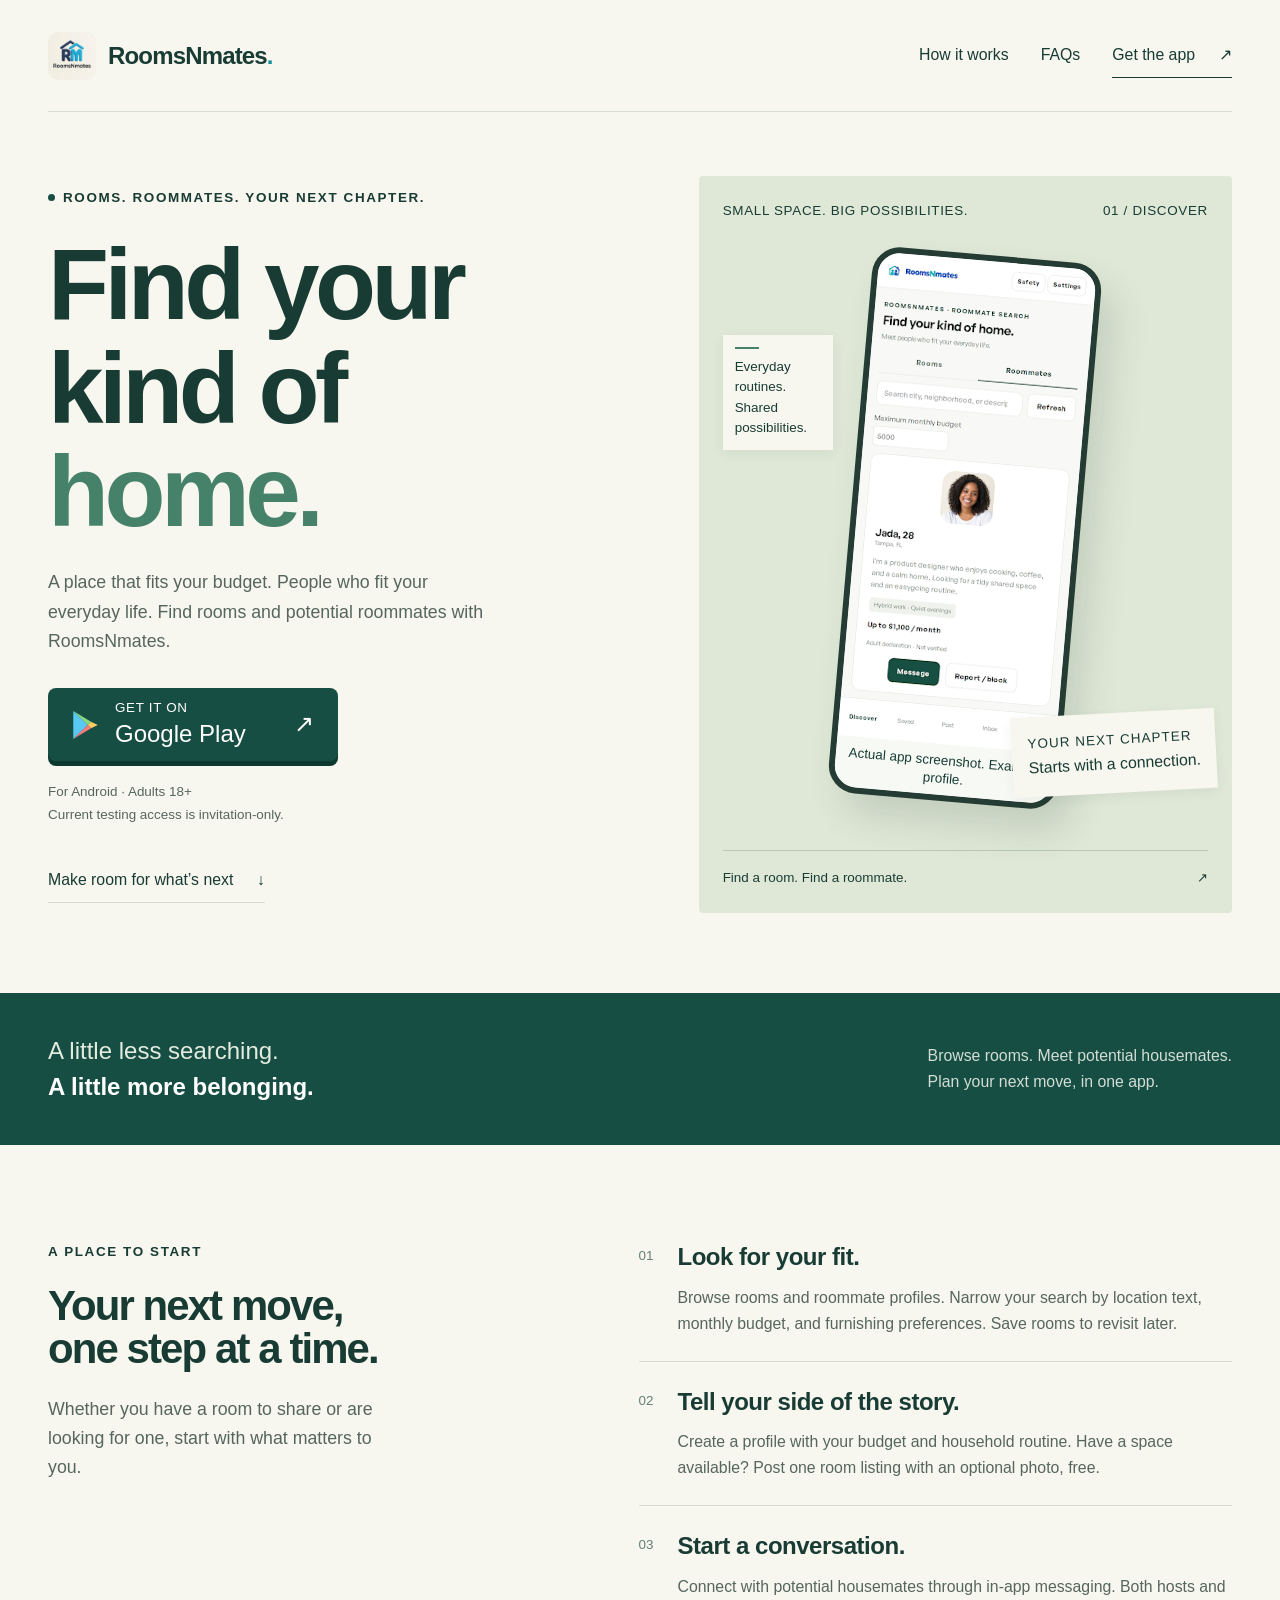
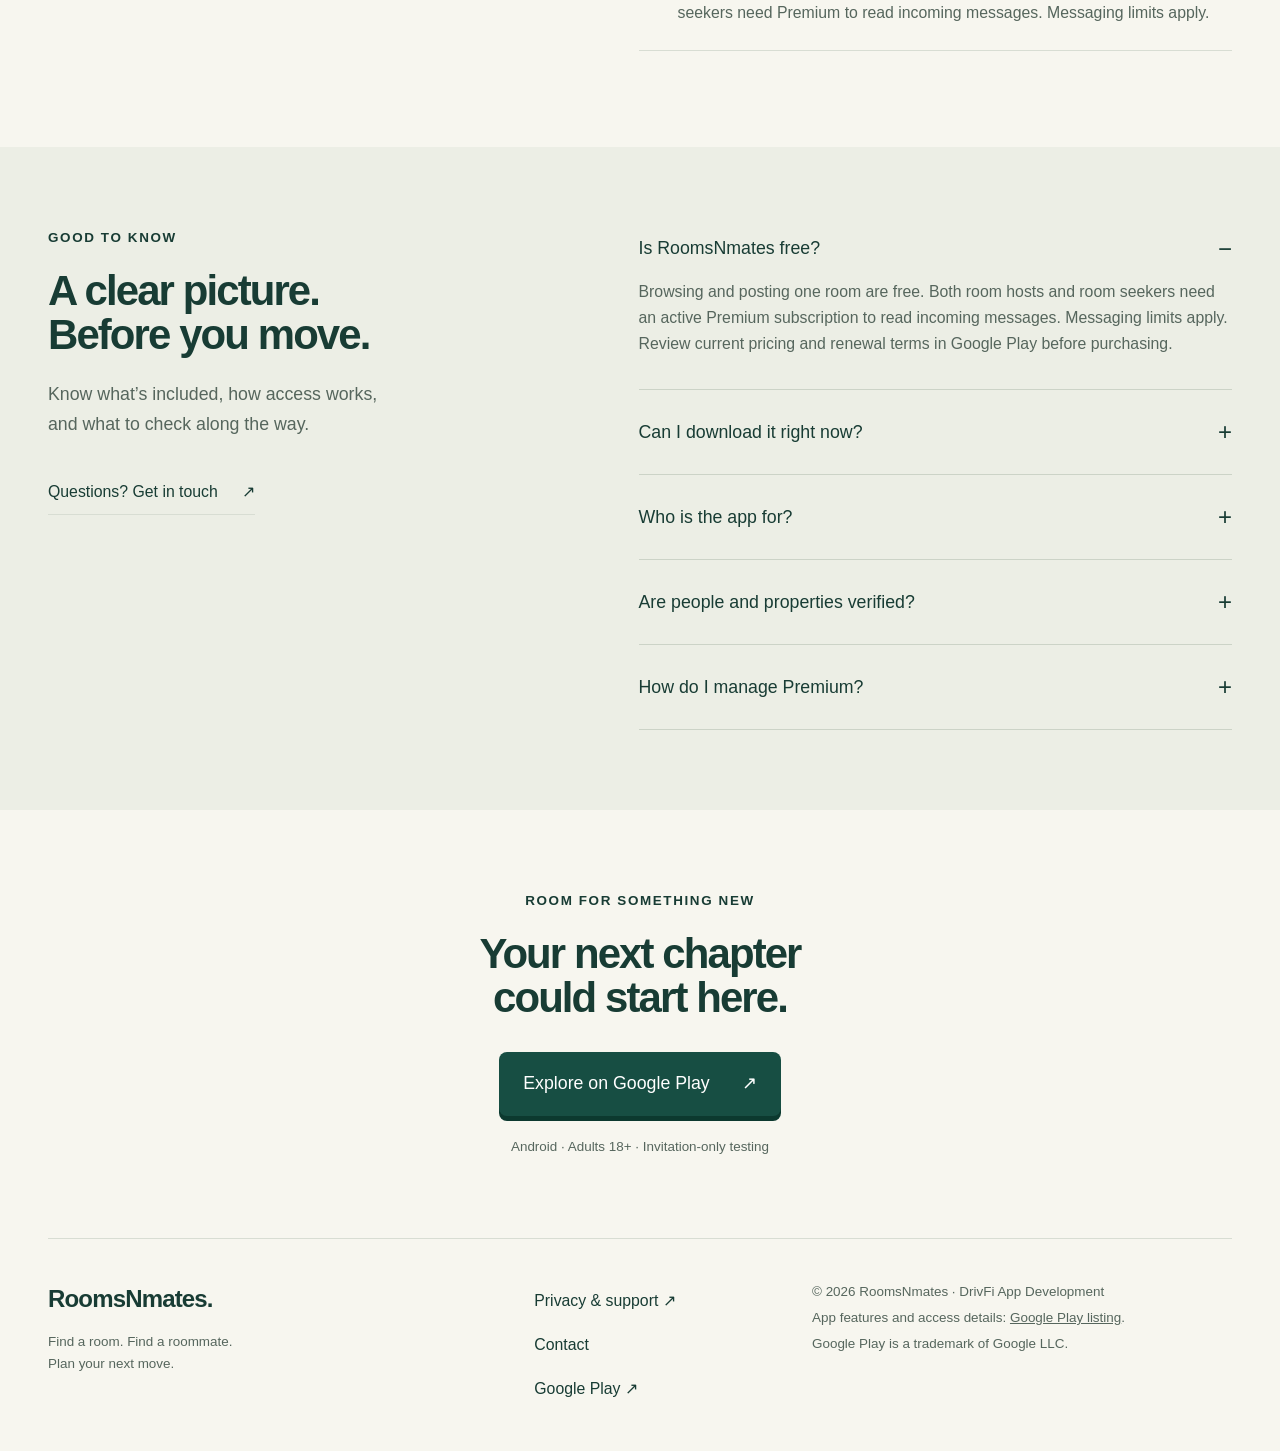
==== index.html @ 37b11438 "Build RoomsNmates app landing page" ====
<!doctype html>
<html lang="en">
<head>
  <meta charset="utf-8">
  <meta name="viewport" content="width=device-width, initial-scale=1">
  <title>RoomsNmates | Find your kind of home</title>
  <meta name="description" content="Find rooms and potential roommates with RoomsNmates for Android. Browse by location and budget, create your profile, and plan your next move. Adults 18+.">
  <meta property="og:title" content="RoomsNmates | Find your kind of home">
  <meta property="og:description" content="A room that fits. People you connect with. Explore RoomsNmates on Google Play. Adults 18+. Current testing access is invitation-only.">
  <meta property="og:type" content="website">
  <meta property="og:url" content="https://wavesappscreative.github.io/RoomsNmates-/">
  <meta property="og:image" content="https://wavesappscreative.github.io/RoomsNmates-/assets/app-icon.webp">
  <meta name="theme-color" content="#174e43">
  <link rel="canonical" href="https://wavesappscreative.github.io/RoomsNmates-/">
  <link rel="icon" href="assets/app-icon.webp">
  <link rel="preconnect" href="https://api.fontshare.com">
  <link href="https://api.fontshare.com/v2/css?f[]=cabinet-grotesk@700,800&f[]=general-sans@400,500,600&display=swap" rel="stylesheet">
  <link rel="stylesheet" href="style.css">
</head>
<body>
<a class="skip" href="#main">Skip to content</a>
<header class="wrap header">
  <a class="brand" href="./" aria-label="RoomsNmates home"><img src="assets/app-icon.webp" width="48" height="48" alt=""><span>RoomsNmates<span class="brand-dot">.</span></span></a>
  <nav aria-label="Main navigation"><a href="#how-it-works">How it works</a><a href="#questions">FAQs</a><a class="nav-download" href="https://play.google.com/store/apps/details?id=com.wavesappscreative.roomsnmates">Get the app <span aria-hidden="true">↗</span></a></nav>
</header>
<main id="main">
  <section class="hero wrap">
    <div class="hero-copy">
      <p class="eyebrow"><span class="status-dot"></span> ROOMS. ROOMMATES. YOUR NEXT CHAPTER.</p>
      <h1>Find your<br>kind of <span>home.</span></h1>
      <p class="intro">A place that fits your budget. People who fit your everyday life. Find rooms and potential roommates with RoomsNmates.</p>
      <a class="play-button" href="https://play.google.com/store/apps/details?id=com.wavesappscreative.roomsnmates" aria-label="Get RoomsNmates on Google Play"><svg width="27" height="30" viewBox="0 0 24 27" aria-hidden="true"><path fill="#59c8f2" d="M1 1 14 13.5 1 26Z"/><path fill="#88d783" d="m1 1 16 9.5-3 3Z"/><path fill="#ffcd62" d="m17 10.5 6 3-6 3-3-3Z"/><path fill="#f77b7b" d="m1 26 16-9.5-3-3Z"/></svg><span><small>GET IT ON</small>Google Play</span><span class="button-arrow" aria-hidden="true">↗</span></a>
      <p class="availability">For Android · Adults 18+<br><strong>Current testing access is invitation-only.</strong></p>
      <a class="quiet-link" href="#how-it-works">Make room for what’s next <span aria-hidden="true">↓</span></a>
    </div>
    <div class="hero-art">
      <div class="art-caption"><span>SMALL SPACE. BIG POSSIBILITIES.</span><span>01 / DISCOVER</span></div>
      <div class="screen-composition">
        <div class="side-note"><span class="note-line"></span>Everyday routines.<br>Shared possibilities.</div>
        <figure class="phone"><img src="assets/app-screen.webp" width="266" height="592" alt="RoomsNmates app showing its roommate search, budget filter, and an example member profile"><figcaption>Actual app screenshot. Example profile.</figcaption></figure>
        <div class="photo-label"><span class="tiny">YOUR NEXT CHAPTER</span><span>Starts with a connection.</span></div>
      </div>
      <div class="art-bottom"><span>Find a room. Find a roommate.</span><span aria-hidden="true">↗</span></div>
    </div>
  </section>
  <section class="statement"><div class="wrap statement-inner"><p>A little less searching.<br><strong>A little more belonging.</strong></p><span>Browse rooms. Meet potential housemates.<br>Plan your next move, in one app.</span></div></section>
  <section class="wrap steps-section" id="how-it-works">
    <div class="section-heading"><p class="eyebrow">A PLACE TO START</p><h2>Your next move,<br>one step at a time.</h2><p>Whether you have a room to share or are looking for one, start with what matters to you.</p></div>
    <div class="steps">
      <article><span class="step-number">01</span><div><h3>Look for your fit.</h3><p>Browse rooms and roommate profiles. Narrow your search by location text, monthly budget, and furnishing preferences. Save rooms to revisit later.</p></div></article>
      <article><span class="step-number">02</span><div><h3>Tell your side of the story.</h3><p>Create a profile with your budget and household routine. Have a space available? Post one room listing with an optional photo, free.</p></div></article>
      <article><span class="step-number">03</span><div><h3>Start a conversation.</h3><p>Connect with potential housemates through in-app messaging. Both hosts and seekers need Premium to read incoming messages. Messaging limits apply.</p></div></article>
    </div>
  </section>
  <section class="details-section" id="questions"><div class="wrap details-layout"><div><p class="eyebrow">GOOD TO KNOW</p><h2>A clear picture.<br>Before you move.</h2><p>Know what’s included, how access works, and what to check along the way.</p><a class="quiet-link" href="mailto:drivfiappscreative@gmail.com">Questions? Get in touch <span aria-hidden="true">↗</span></a></div>
  <div class="faqs">
    <details open><summary>Is RoomsNmates free?</summary><p>Browsing and posting one room are free. Both room hosts and room seekers need an active Premium subscription to read incoming messages. Messaging limits apply. Review current pricing and renewal terms in Google Play before purchasing.</p></details>
    <details><summary>Can I download it right now?</summary><p>RoomsNmates is an Android app listed on Google Play. Current testing access is invitation-only, so not everyone may be able to install it yet. Open the listing to check your access, or contact support with questions.</p></details>
    <details><summary>Who is the app for?</summary><p>RoomsNmates is for adults 18 and over looking for rooms or potential roommates, or posting a room to share.</p></details>
    <details><summary>Are people and properties verified?</summary><p>Profiles and listings are member-provided. RoomsNmates does not perform background checks or guarantee identity, age, property ownership, or safety. Independently verify the property, lease, and person before meeting or paying. You can report concerns and block users in the app. New and edited room listings require approval.</p></details>
    <details><summary>How do I manage Premium?</summary><p>Premium is an auto-renewing subscription through Google Play. Manage or cancel it in Google Play. Deleting your RoomsNmates account does not cancel your subscription.</p></details>
  </div></div></section>
  <section class="wrap final-section"><p class="eyebrow">ROOM FOR SOMETHING NEW</p><h2>Your next chapter<br>could start here.</h2><a class="play-button" href="https://play.google.com/store/apps/details?id=com.wavesappscreative.roomsnmates"><span>Explore on Google Play</span><span aria-hidden="true">↗</span></a><p class="availability">Android · Adults 18+ · Invitation-only testing</p></section>
</main>
<footer class="wrap footer"><div><a class="brand" href="./">RoomsNmates.</a><p>Find a room. Find a roommate.<br>Plan your next move.</p></div><div class="footer-links"><a href="https://roomsnmates-support.pplx.app" target="_blank" rel="noopener">Privacy &amp; support ↗</a><a href="mailto:drivfiappscreative@gmail.com">Contact</a><a href="https://play.google.com/store/apps/details?id=com.wavesappscreative.roomsnmates">Google Play ↗</a></div><p class="legal">© 2026 RoomsNmates · DrivFi App Development<br>App features and access details: <a href="https://play.google.com/store/apps/details?id=com.wavesappscreative.roomsnmates">Google Play listing</a>.<br>Google Play is a trademark of Google LLC.</p></footer>
</body>
</html>
---- style.css ----
:root{--paper:#f7f6ef;--ink:#183c34;--muted:#56665d;--green:#174e43;--mint:#dfe8d7;--line:#d8ddd3;--white:#fff;--font-display:'Cabinet Grotesk',sans-serif;--font-body:'General Sans',sans-serif;--text-xs:clamp(.75rem,.72rem + .15vw,.875rem);--text-sm:clamp(.875rem,.83rem + .2vw,1rem);--text-base:clamp(1rem,.95rem + .2vw,1.125rem);--text-lg:clamp(1.25rem,1.1rem + .5vw,1.5rem);--text-xl:clamp(2rem,1.5rem + 1.4vw,3rem);--text-hero:clamp(3.5rem,1.6rem + 5.8vw,6.8rem);--space-1:.25rem;--space-2:.5rem;--space-3:.75rem;--space-4:1rem;--space-5:1.25rem;--space-6:1.5rem;--space-8:2rem;--space-10:2.5rem;--space-12:3rem;--space-16:4rem;--space-20:5rem;--space-24:6rem;--space-32:8rem}
*{box-sizing:border-box}html{scroll-behavior:smooth;scroll-padding-top:var(--space-8)}body{margin:0;background:var(--paper);color:var(--ink);font:400 var(--text-base)/1.65 var(--font-body)}a{color:inherit;text-decoration:none}a:focus-visible,summary:focus-visible{outline:3px solid #128ca3;outline-offset:5px}img{max-width:100%;display:block}h1,h2,h3,p,figure{margin:0}h1,h2{font-family:var(--font-display);font-weight:800;letter-spacing:-.045em;line-height:1.04}h2{font-size:var(--text-xl)}h3{font-size:var(--text-lg);letter-spacing:-.02em;line-height:1.3}p{color:var(--muted)}.wrap{width:min(1200px,calc(100% - 96px));margin-inline:auto}.skip{position:absolute;top:-100px;background:var(--white);padding:var(--space-4);z-index:20}.skip:focus{top:0}.header{height:112px;display:flex;align-items:center;justify-content:space-between;border-bottom:1px solid var(--line)}.brand{display:flex;align-items:center;gap:var(--space-3);font-family:var(--font-display);font-size:var(--text-lg);font-weight:800;letter-spacing:-.035em}.brand img{border-radius:10px}.brand-dot{color:#168fa1}nav{display:flex;align-items:center;gap:var(--space-8);font-size:var(--text-sm);font-weight:500}nav a{display:inline-flex;align-items:center;min-height:44px}.nav-download{gap:var(--space-6);border-bottom:1px solid var(--ink)}.hero{display:grid;grid-template-columns:1.1fr 1fr;gap:var(--space-16);align-items:center;padding-block:var(--space-16) var(--space-20)}.eyebrow{font-size:var(--text-xs);font-weight:600;letter-spacing:.12em;color:var(--ink);display:flex;gap:var(--space-2);align-items:center}.status-dot{width:7px;height:7px;border-radius:50%;background:var(--green)}h1{font-size:var(--text-hero);margin-block:var(--space-6)}h1 span{color:#46816a}.intro{max-width:440px;margin-bottom:var(--space-8)}.play-button{display:inline-flex;align-items:center;justify-content:center;gap:var(--space-4);padding:var(--space-3) var(--space-6);border-radius:8px;background:var(--green);color:var(--white);min-height:64px;font-size:var(--text-lg);font-weight:500;line-height:1.2;box-shadow:0 5px 0 #0c392f}.play-button small{display:block;font-size:var(--text-xs);letter-spacing:.05em;font-weight:400;margin-bottom:var(--space-1)}.button-arrow{margin-left:var(--space-8)}.play-button:hover{background:#246652}.availability{font-size:var(--text-xs);margin-top:var(--space-5);line-height:1.7}.availability strong{font-weight:500}.quiet-link{display:inline-flex;gap:var(--space-6);align-items:center;min-height:44px;font-size:var(--text-sm);border-bottom:1px solid var(--line);margin-top:var(--space-8)}.hero-art{background:var(--mint);border-radius:4px;padding:var(--space-6);align-self:stretch;display:flex;flex-direction:column;min-width:0}.art-caption,.art-bottom{display:flex;justify-content:space-between;gap:var(--space-4);font-size:var(--text-xs)}.art-caption{font-size:var(--text-xs);letter-spacing:.05em}.art-caption span:last-child{white-space:nowrap}.screen-composition{position:relative;display:flex;justify-content:center;flex:1;padding-block:var(--space-8) var(--space-12)}.phone{width:230px;background:var(--white);border:6px solid #253c34;border-radius:28px;overflow:hidden;transform:rotate(5deg);box-shadow:16px 22px 36px #243a2b24;position:relative;z-index:1;align-self:center}.phone img{width:100%;height:auto}.phone figcaption{padding:var(--space-2);font-size:var(--text-xs);line-height:1.3;text-align:center;background:#f7f9f5;color:var(--ink)}.side-note{position:absolute;top:18%;left:0;font-size:var(--text-xs);line-height:1.5;max-width:110px;z-index:2;background:var(--paper);padding:var(--space-3);box-shadow:0 4px 12px #183c3410}.note-line{display:block;width:24px;border-top:2px solid #46816a;margin-bottom:var(--space-2)}.photo-label{position:absolute;bottom:9%;right:-8px;background:var(--paper);padding:var(--space-4);z-index:2;box-shadow:0 4px 12px #183c3410;transform:rotate(-3deg);display:grid;font-size:var(--text-sm);font-weight:500}.tiny{font-size:var(--text-xs);letter-spacing:.08em;font-weight:400}.art-bottom{border-top:1px solid #183c3430;padding-top:var(--space-4)}.statement{background:var(--green);color:var(--paper)}.statement-inner{display:flex;justify-content:space-between;align-items:center;gap:var(--space-8);padding-block:var(--space-10)}.statement p{color:#e4ebdf;font-size:var(--text-lg);line-height:1.5}.statement strong{color:var(--white);font-weight:600}.statement span{color:#d2ded5;font-size:var(--text-sm)}.steps-section{display:grid;grid-template-columns:1fr 1.2fr;gap:var(--space-24);padding-block:var(--space-24)}.section-heading h2,.details-layout h2{margin-block:var(--space-5) var(--space-6)}.section-heading>p:last-child{max-width:340px}.steps article{display:flex;gap:var(--space-6);padding-block:var(--space-6);border-bottom:1px solid var(--line)}.steps article:first-child{padding-top:0}.step-number{font-size:var(--text-xs);padding-top:var(--space-1);color:#668173}.steps h3{margin-bottom:var(--space-3)}.steps p{font-size:var(--text-sm)}.details-section{background:#eceee5;padding-block:var(--space-20)}.details-layout{display:grid;grid-template-columns:1fr 1.2fr;gap:var(--space-24)}.details-layout>div>p:not(.eyebrow){max-width:330px}.faqs details{border-bottom:1px solid #ccd3c7;padding-block:var(--space-5)}.faqs details:first-child{padding-top:0}.faqs summary{font-weight:500;font-size:var(--text-base);cursor:pointer;min-height:44px;list-style:none;display:flex;justify-content:space-between;gap:var(--space-6);align-items:center}.faqs summary::-webkit-details-marker{display:none}.faqs summary:after{content:'+';font-size:var(--text-lg);font-weight:400}.faqs details[open] summary:after{content:'−'}.faqs p{font-size:var(--text-sm);padding-block:var(--space-2) var(--space-3)}.final-section{padding-block:var(--space-20);text-align:center}.final-section .eyebrow{justify-content:center}.final-section h2{margin-block:var(--space-5) var(--space-8)}.final-section .play-button{font-size:var(--text-base);gap:var(--space-8)}.footer{border-top:1px solid var(--line);padding-block:var(--space-10);display:grid;grid-template-columns:1fr 1fr 1.2fr;gap:var(--space-8);align-items:start}.footer p{font-size:var(--text-xs);margin-top:var(--space-3)}.footer-links{display:grid;font-size:var(--text-sm);justify-content:center}.footer-links a{min-height:44px;display:flex;align-items:center}.footer .legal{margin-top:0;line-height:1.9}.legal a{text-decoration:underline}
@media(min-width:1500px){.hero{gap:var(--space-24)}}@media(max-width:950px){.wrap{width:calc(100% - 48px)}.hero{gap:var(--space-8)}.art-caption span:last-child{display:none}.side-note{display:none}.steps-section,.details-layout{gap:var(--space-10)}.photo-label{right:-12px;font-size:var(--text-xs)}.hero-art{padding:var(--space-4)}}@media(max-width:650px){.wrap{width:calc(100% - 40px)}.header{height:88px}.brand{font-size:var(--text-lg);gap:var(--space-2)}.brand img{width:36px;height:36px}nav{gap:var(--space-4)}nav>a:not(.nav-download){display:none}.nav-download{gap:var(--space-3)}.hero{grid-template-columns:1fr;padding-block:var(--space-10);gap:var(--space-10)}.hero-copy .eyebrow{font-size:var(--text-xs);letter-spacing:.06em}h1{margin-block:var(--space-5)}.intro{max-width:360px}.hero-copy .quiet-link{margin-top:var(--space-5)}.hero-art{padding:var(--space-5);min-height:570px}.phone{width:212px}.side-note{display:block;left:-6px;top:19%;max-width:95px;padding:var(--space-2)}.photo-label{right:-8px;bottom:7%}.art-caption{letter-spacing:.01em}.statement-inner{flex-direction:column;align-items:flex-start;gap:var(--space-4)}.steps-section,.details-layout{grid-template-columns:1fr;gap:var(--space-8)}.steps-section{padding-block:var(--space-16)}.details-section{padding-block:var(--space-16)}.section-heading>p:last-child,.details-layout>div>p:not(.eyebrow){max-width:none}.details-layout .quiet-link{margin-top:var(--space-4)}.final-section{padding-block:var(--space-16)}.footer{grid-template-columns:1fr 1fr;gap:var(--space-6)}.footer-links{justify-content:end}.footer .legal{grid-column:1/-1;padding-top:var(--space-4);border-top:1px solid var(--line)}}@media(prefers-reduced-motion:reduce){html{scroll-behavior:auto}}
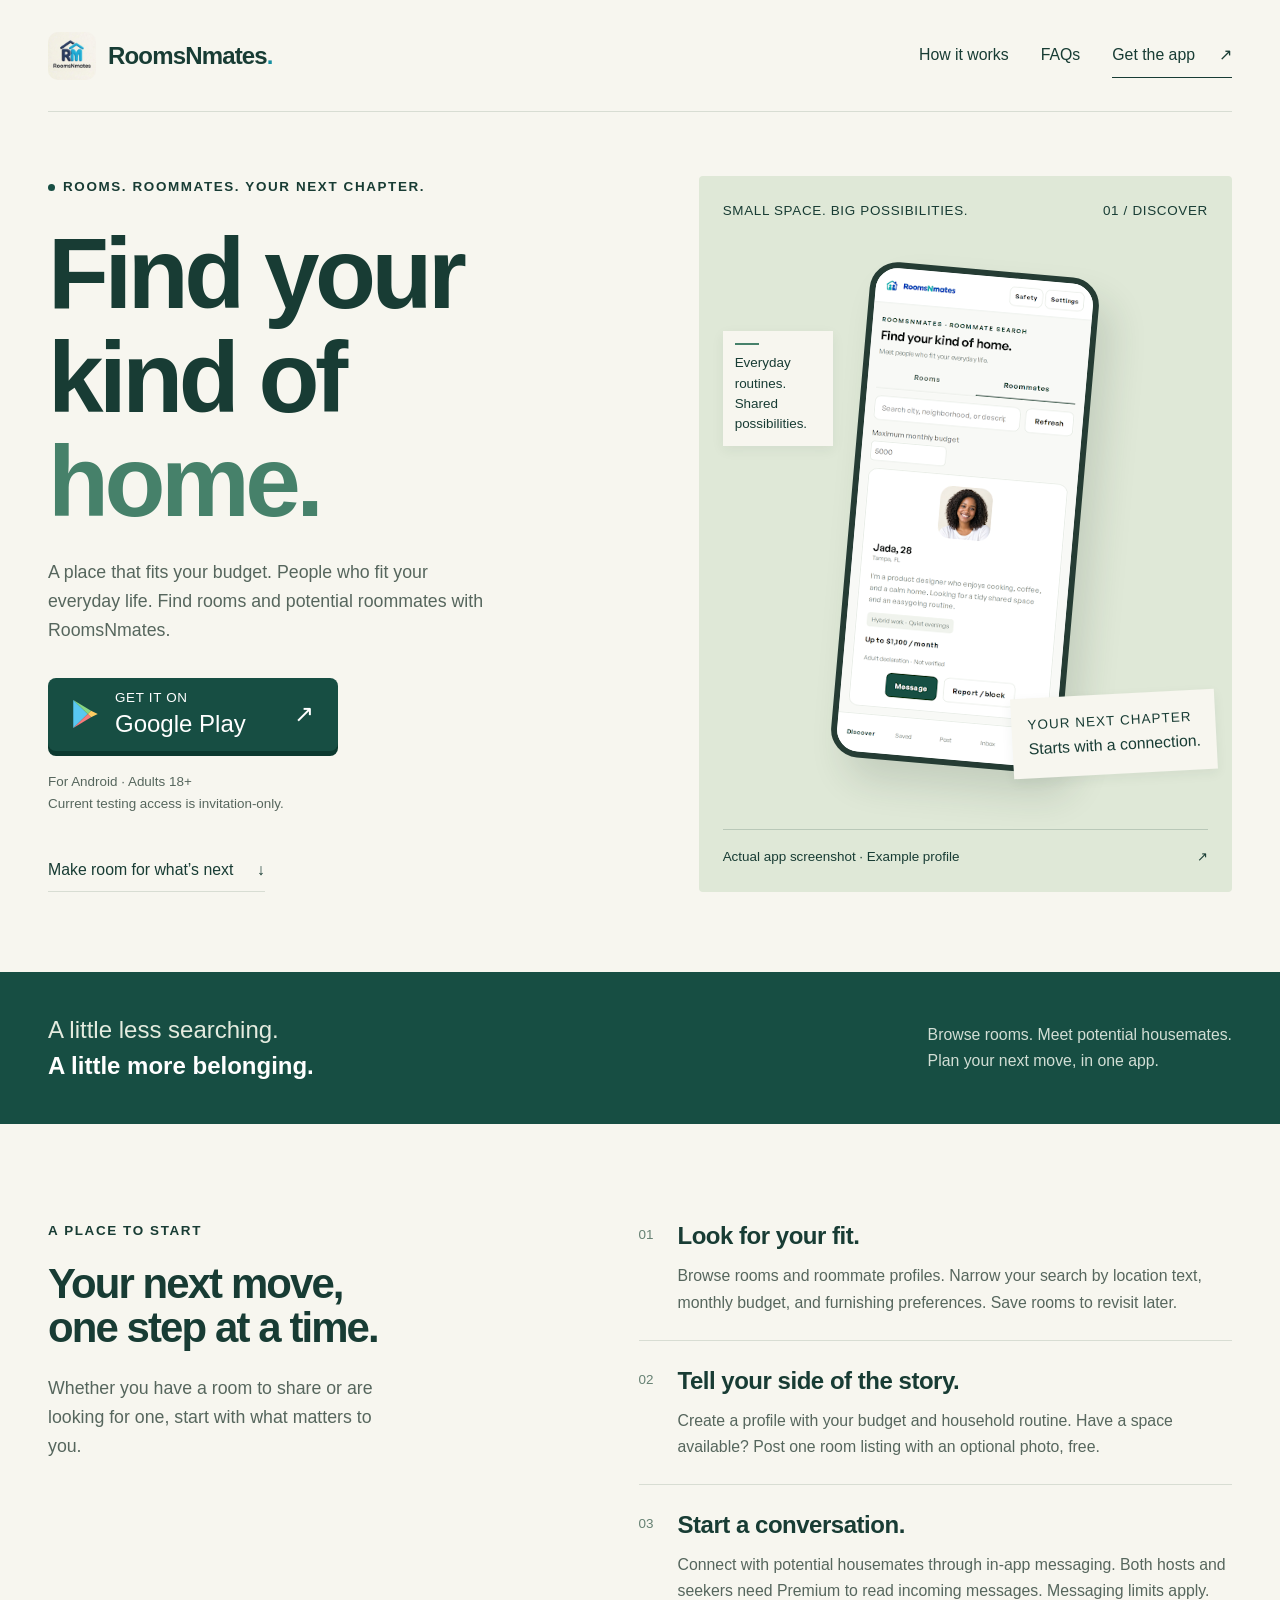
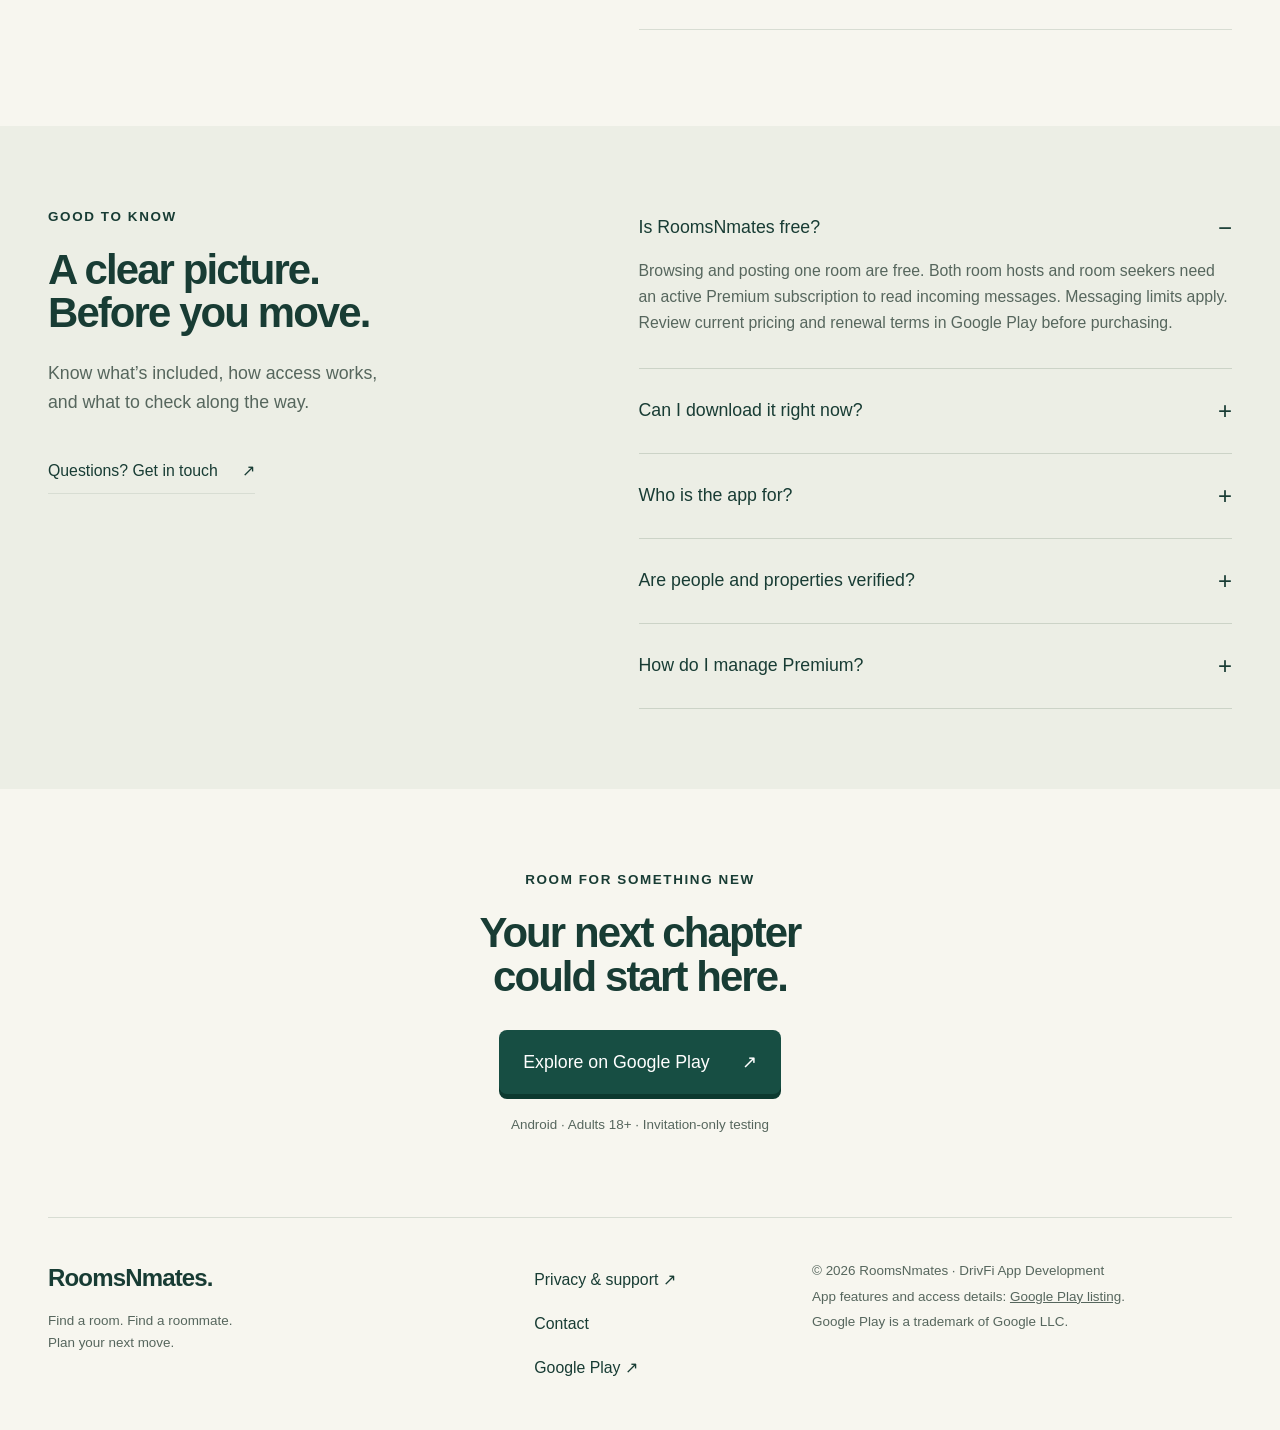
==== commit 429146b8: "Keep screenshot disclosure clear of overlapping label" ====
--- a/index.html
+++ b/index.html
@@ -37,10 +37,10 @@
       <div class="art-caption"><span>SMALL SPACE. BIG POSSIBILITIES.</span><span>01 / DISCOVER</span></div>
       <div class="screen-composition">
         <div class="side-note"><span class="note-line"></span>Everyday routines.<br>Shared possibilities.</div>
-        <figure class="phone"><img src="assets/app-screen.webp" width="266" height="592" alt="RoomsNmates app showing its roommate search, budget filter, and an example member profile"><figcaption>Actual app screenshot. Example profile.</figcaption></figure>
+        <figure class="phone"><img src="assets/app-screen.webp" width="266" height="592" alt="RoomsNmates app showing its roommate search, budget filter, and an example member profile"></figure>
         <div class="photo-label"><span class="tiny">YOUR NEXT CHAPTER</span><span>Starts with a connection.</span></div>
       </div>
-      <div class="art-bottom"><span>Find a room. Find a roommate.</span><span aria-hidden="true">↗</span></div>
+      <div class="art-bottom"><span>Actual app screenshot · Example profile</span><span aria-hidden="true">↗</span></div>
     </div>
   </section>
   <section class="statement"><div class="wrap statement-inner"><p>A little less searching.<br><strong>A little more belonging.</strong></p><span>Browse rooms. Meet potential housemates.<br>Plan your next move, in one app.</span></div></section>
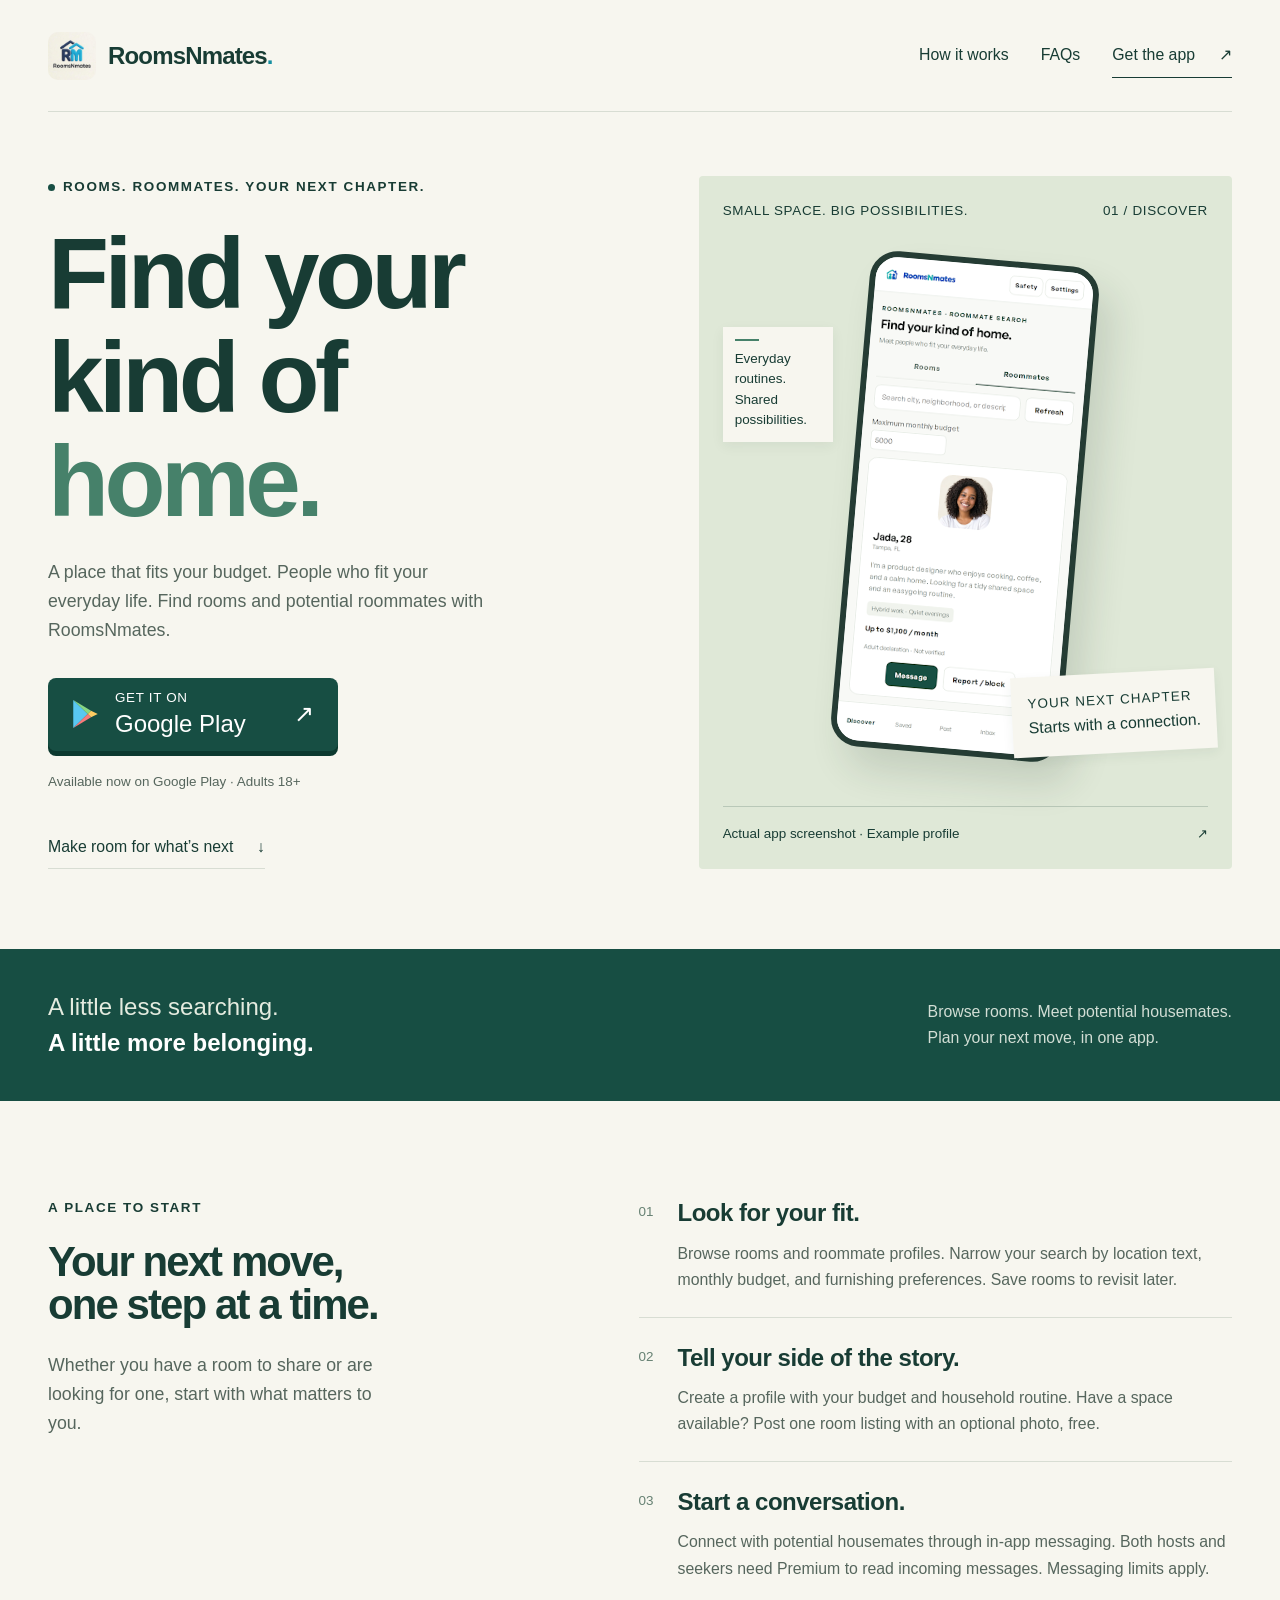
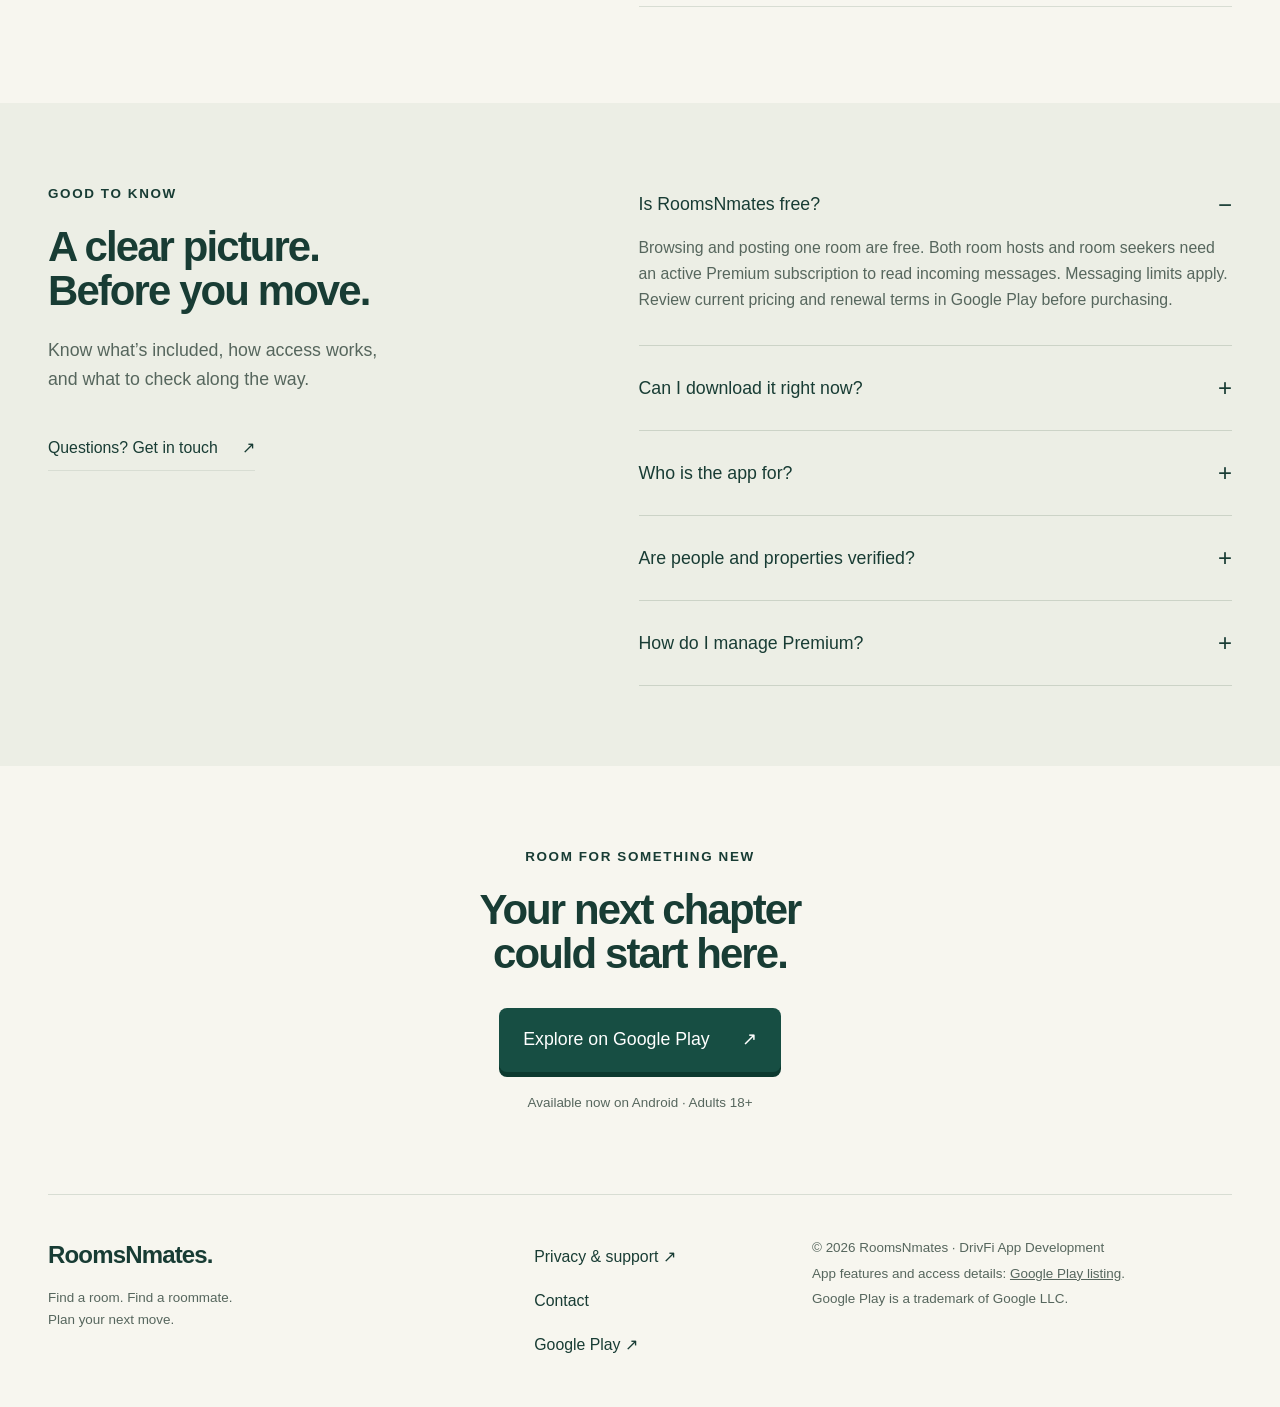
==== commit f64642f3: "Correct public Android availability" ====
--- a/index.html
+++ b/index.html
@@ -6,7 +6,7 @@
   <title>RoomsNmates | Find your kind of home</title>
   <meta name="description" content="Find rooms and potential roommates with RoomsNmates for Android. Browse by location and budget, create your profile, and plan your next move. Adults 18+.">
   <meta property="og:title" content="RoomsNmates | Find your kind of home">
-  <meta property="og:description" content="A room that fits. People you connect with. Explore RoomsNmates on Google Play. Adults 18+. Current testing access is invitation-only.">
+  <meta property="og:description" content="A room that fits. People you connect with. RoomsNmates is available now on Google Play. Adults 18+.">
   <meta property="og:type" content="website">
   <meta property="og:url" content="https://wavesappscreative.github.io/RoomsNmates-/">
   <meta property="og:image" content="https://wavesappscreative.github.io/RoomsNmates-/assets/app-icon.webp">
@@ -30,7 +30,7 @@
       <h1>Find your<br>kind of <span>home.</span></h1>
       <p class="intro">A place that fits your budget. People who fit your everyday life. Find rooms and potential roommates with RoomsNmates.</p>
       <a class="play-button" href="https://play.google.com/store/apps/details?id=com.wavesappscreative.roomsnmates" aria-label="Get RoomsNmates on Google Play"><svg width="27" height="30" viewBox="0 0 24 27" aria-hidden="true"><path fill="#59c8f2" d="M1 1 14 13.5 1 26Z"/><path fill="#88d783" d="m1 1 16 9.5-3 3Z"/><path fill="#ffcd62" d="m17 10.5 6 3-6 3-3-3Z"/><path fill="#f77b7b" d="m1 26 16-9.5-3-3Z"/></svg><span><small>GET IT ON</small>Google Play</span><span class="button-arrow" aria-hidden="true">↗</span></a>
-      <p class="availability">For Android · Adults 18+<br><strong>Current testing access is invitation-only.</strong></p>
+      <p class="availability">Available now on Google Play · Adults 18+</p>
       <a class="quiet-link" href="#how-it-works">Make room for what’s next <span aria-hidden="true">↓</span></a>
     </div>
     <div class="hero-art">
@@ -55,12 +55,12 @@
   <section class="details-section" id="questions"><div class="wrap details-layout"><div><p class="eyebrow">GOOD TO KNOW</p><h2>A clear picture.<br>Before you move.</h2><p>Know what’s included, how access works, and what to check along the way.</p><a class="quiet-link" href="mailto:drivfiappscreative@gmail.com">Questions? Get in touch <span aria-hidden="true">↗</span></a></div>
   <div class="faqs">
     <details open><summary>Is RoomsNmates free?</summary><p>Browsing and posting one room are free. Both room hosts and room seekers need an active Premium subscription to read incoming messages. Messaging limits apply. Review current pricing and renewal terms in Google Play before purchasing.</p></details>
-    <details><summary>Can I download it right now?</summary><p>RoomsNmates is an Android app listed on Google Play. Current testing access is invitation-only, so not everyone may be able to install it yet. Open the listing to check your access, or contact support with questions.</p></details>
+    <details><summary>Can I download it right now?</summary><p>Yes. RoomsNmates is publicly available on Android through Google Play. Tap the Google Play button to open the listing and download the app. RoomsNmates is for adults 18 and over.</p></details>
     <details><summary>Who is the app for?</summary><p>RoomsNmates is for adults 18 and over looking for rooms or potential roommates, or posting a room to share.</p></details>
     <details><summary>Are people and properties verified?</summary><p>Profiles and listings are member-provided. RoomsNmates does not perform background checks or guarantee identity, age, property ownership, or safety. Independently verify the property, lease, and person before meeting or paying. You can report concerns and block users in the app. New and edited room listings require approval.</p></details>
     <details><summary>How do I manage Premium?</summary><p>Premium is an auto-renewing subscription through Google Play. Manage or cancel it in Google Play. Deleting your RoomsNmates account does not cancel your subscription.</p></details>
   </div></div></section>
-  <section class="wrap final-section"><p class="eyebrow">ROOM FOR SOMETHING NEW</p><h2>Your next chapter<br>could start here.</h2><a class="play-button" href="https://play.google.com/store/apps/details?id=com.wavesappscreative.roomsnmates"><span>Explore on Google Play</span><span aria-hidden="true">↗</span></a><p class="availability">Android · Adults 18+ · Invitation-only testing</p></section>
+  <section class="wrap final-section"><p class="eyebrow">ROOM FOR SOMETHING NEW</p><h2>Your next chapter<br>could start here.</h2><a class="play-button" href="https://play.google.com/store/apps/details?id=com.wavesappscreative.roomsnmates"><span>Explore on Google Play</span><span aria-hidden="true">↗</span></a><p class="availability">Available now on Android · Adults 18+</p></section>
 </main>
 <footer class="wrap footer"><div><a class="brand" href="./">RoomsNmates.</a><p>Find a room. Find a roommate.<br>Plan your next move.</p></div><div class="footer-links"><a href="https://roomsnmates-support.pplx.app" target="_blank" rel="noopener">Privacy &amp; support ↗</a><a href="mailto:drivfiappscreative@gmail.com">Contact</a><a href="https://play.google.com/store/apps/details?id=com.wavesappscreative.roomsnmates">Google Play ↗</a></div><p class="legal">© 2026 RoomsNmates · DrivFi App Development<br>App features and access details: <a href="https://play.google.com/store/apps/details?id=com.wavesappscreative.roomsnmates">Google Play listing</a>.<br>Google Play is a trademark of Google LLC.</p></footer>
 </body>
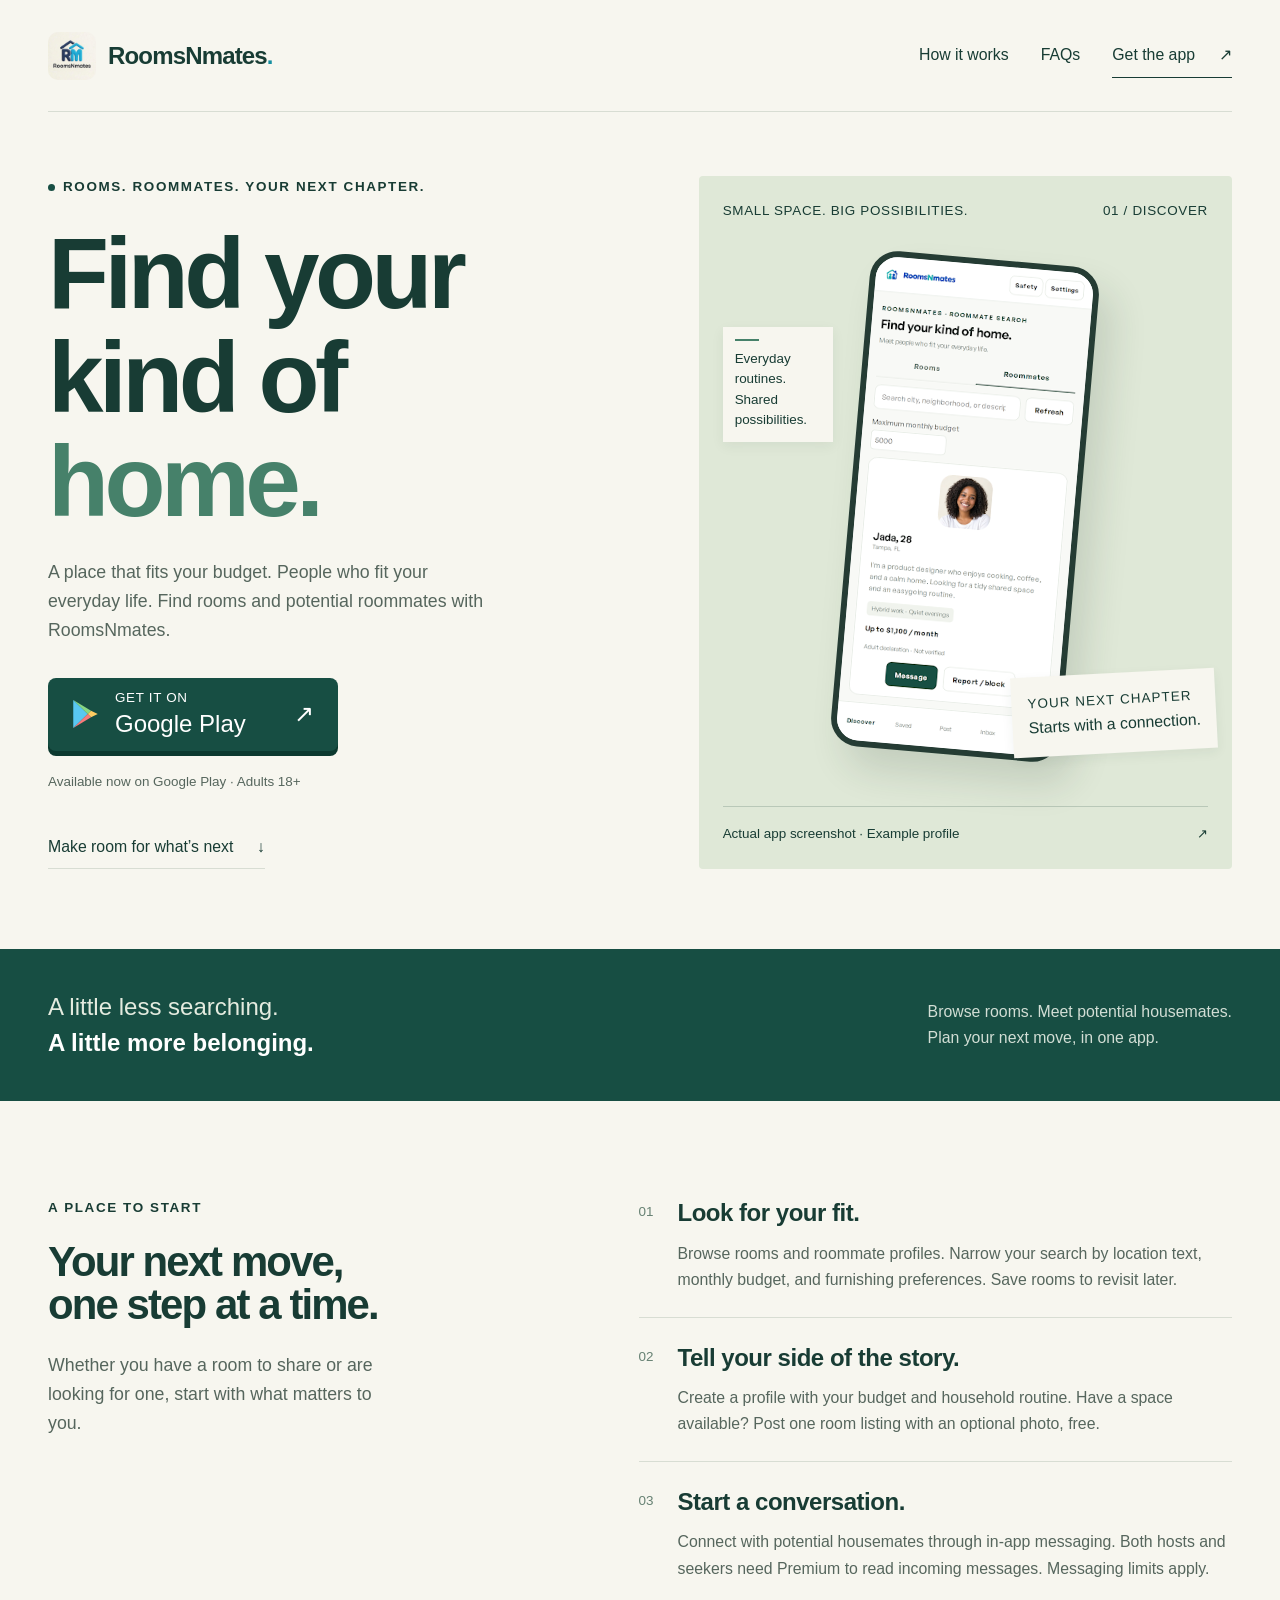
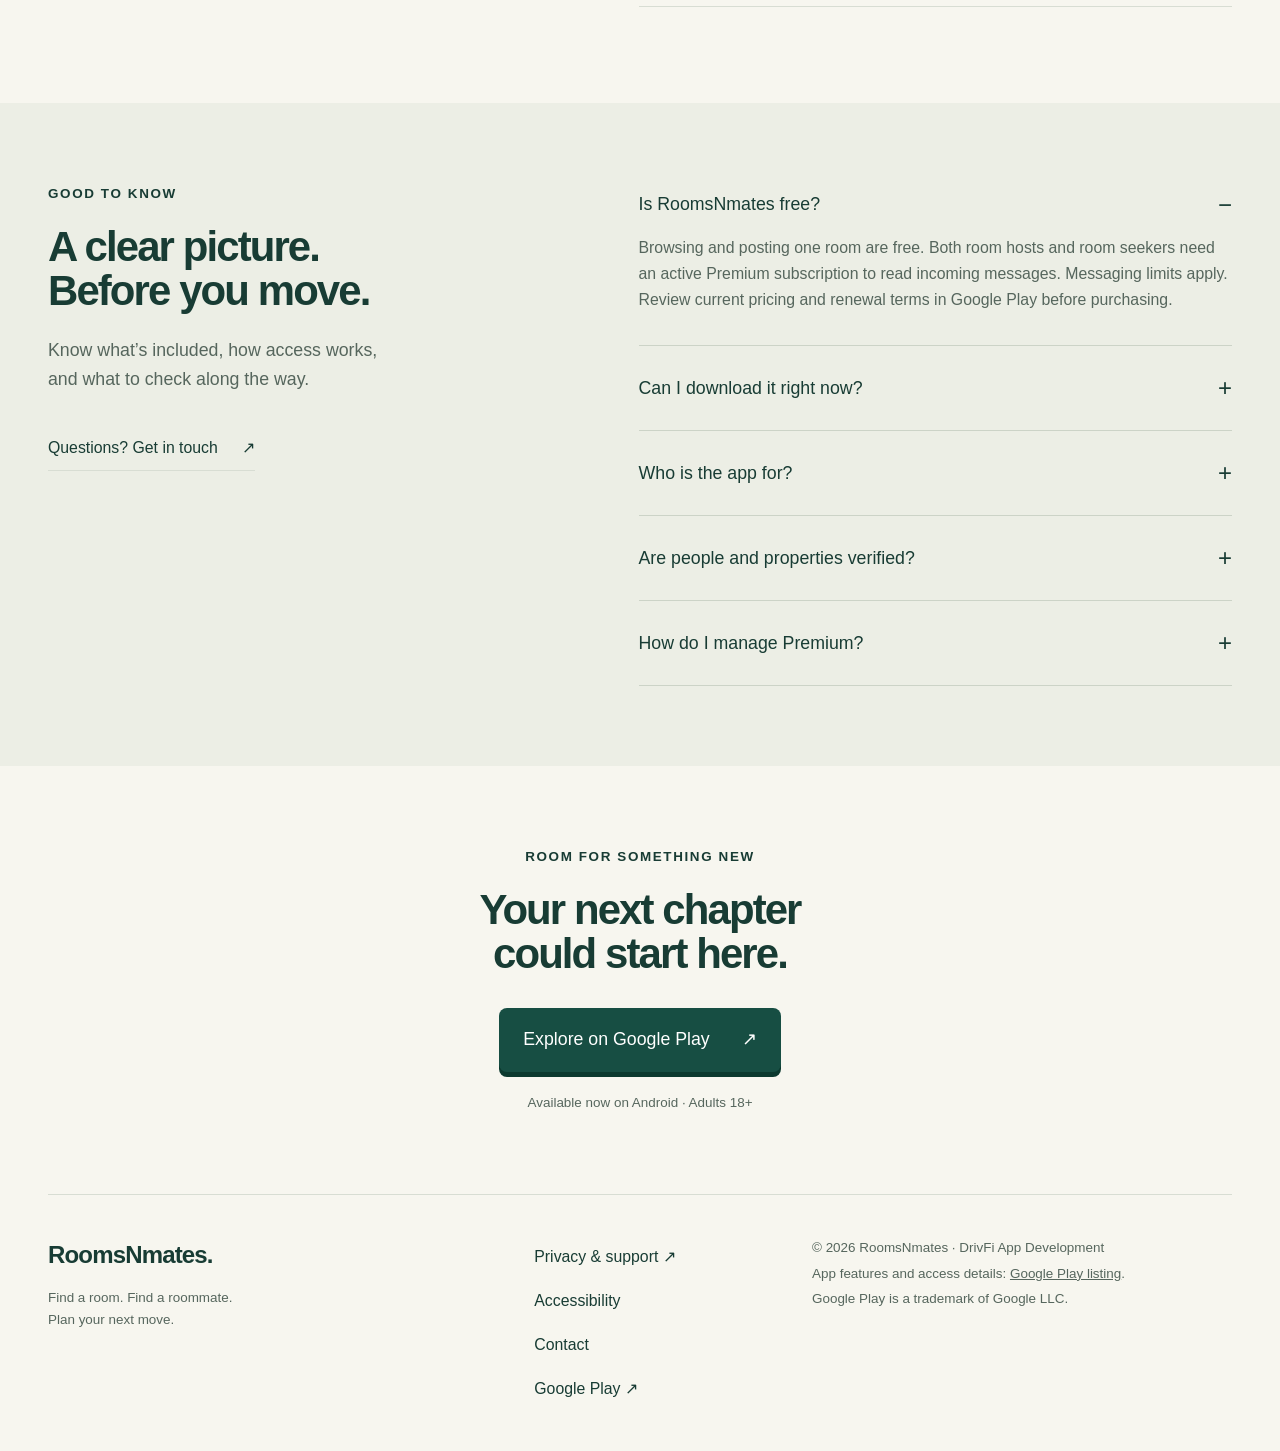
==== commit 4cb7c50d: "Link accessibility statement in footer" ====
--- a/index.html
+++ b/index.html
@@ -8,10 +8,10 @@
   <meta property="og:title" content="RoomsNmates | Find your kind of home">
   <meta property="og:description" content="A room that fits. People you connect with. RoomsNmates is available now on Google Play. Adults 18+.">
   <meta property="og:type" content="website">
-  <meta property="og:url" content="https://wavesappscreative.github.io/RoomsNmates-/">
-  <meta property="og:image" content="https://wavesappscreative.github.io/RoomsNmates-/assets/app-icon.webp">
+  <meta property="og:url" content="https://roomsnmates.com/">
+  <meta property="og:image" content="https://roomsnmates.com/assets/app-icon.webp">
   <meta name="theme-color" content="#174e43">
-  <link rel="canonical" href="https://wavesappscreative.github.io/RoomsNmates-/">
+  <link rel="canonical" href="https://roomsnmates.com/">
   <link rel="icon" href="assets/app-icon.webp">
   <link rel="preconnect" href="https://api.fontshare.com">
   <link href="https://api.fontshare.com/v2/css?f[]=cabinet-grotesk@700,800&f[]=general-sans@400,500,600&display=swap" rel="stylesheet">
@@ -62,6 +62,6 @@
   </div></div></section>
   <section class="wrap final-section"><p class="eyebrow">ROOM FOR SOMETHING NEW</p><h2>Your next chapter<br>could start here.</h2><a class="play-button" href="https://play.google.com/store/apps/details?id=com.wavesappscreative.roomsnmates"><span>Explore on Google Play</span><span aria-hidden="true">↗</span></a><p class="availability">Available now on Android · Adults 18+</p></section>
 </main>
-<footer class="wrap footer"><div><a class="brand" href="./">RoomsNmates.</a><p>Find a room. Find a roommate.<br>Plan your next move.</p></div><div class="footer-links"><a href="https://roomsnmates-support.pplx.app" target="_blank" rel="noopener">Privacy &amp; support ↗</a><a href="mailto:drivfiappscreative@gmail.com">Contact</a><a href="https://play.google.com/store/apps/details?id=com.wavesappscreative.roomsnmates">Google Play ↗</a></div><p class="legal">© 2026 RoomsNmates · DrivFi App Development<br>App features and access details: <a href="https://play.google.com/store/apps/details?id=com.wavesappscreative.roomsnmates">Google Play listing</a>.<br>Google Play is a trademark of Google LLC.</p></footer>
+<footer class="wrap footer"><div><a class="brand" href="./">RoomsNmates.</a><p>Find a room. Find a roommate.<br>Plan your next move.</p></div><div class="footer-links"><a href="https://roomsnmates-support.pplx.app" target="_blank" rel="noopener">Privacy &amp; support ↗</a><a href="accessibility.html">Accessibility</a><a href="mailto:drivfiappscreative@gmail.com">Contact</a><a href="https://play.google.com/store/apps/details?id=com.wavesappscreative.roomsnmates">Google Play ↗</a></div><p class="legal">© 2026 RoomsNmates · DrivFi App Development<br>App features and access details: <a href="https://play.google.com/store/apps/details?id=com.wavesappscreative.roomsnmates">Google Play listing</a>.<br>Google Play is a trademark of Google LLC.</p></footer>
 </body>
 </html>
